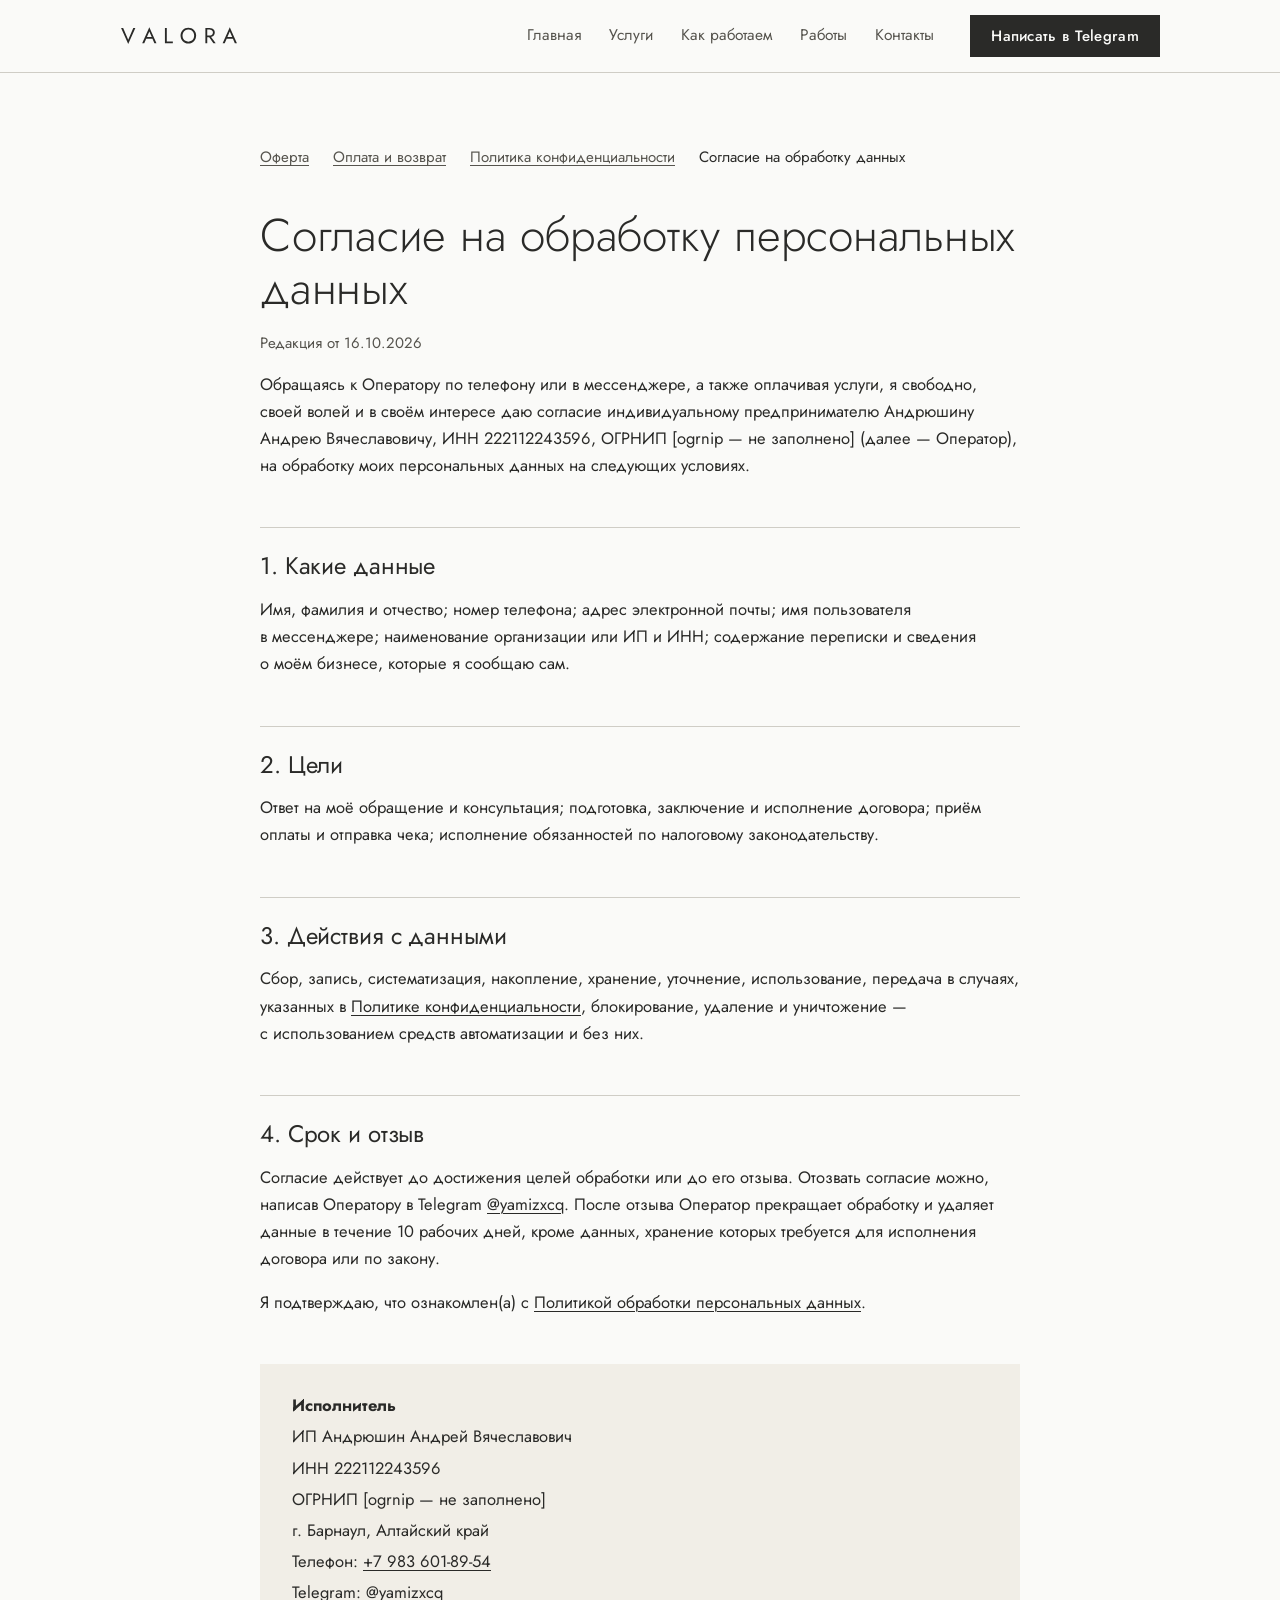
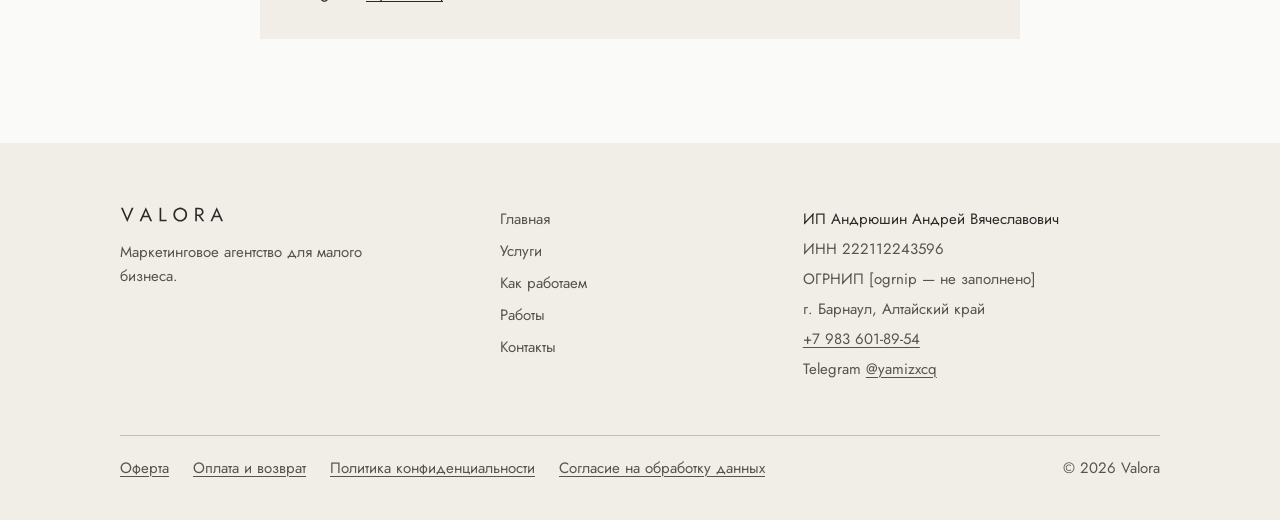
==== consent.html @ 907070ff "feat: Valora marketing agency site (IP, no price list, vertical video production) Co-Authored-By: Cl" ====
<!doctype html>
<html lang="ru">
<head>
<meta charset="utf-8">
<meta name="viewport" content="width=device-width, initial-scale=1">
<title>Согласие на обработку персональных данных — Valora</title>
<meta name="description" content="Текст согласия на обработку персональных данных при обращении в Valora.">
<meta property="og:type" content="website">
<meta property="og:locale" content="ru_RU">
<meta property="og:site_name" content="Valora">
<meta property="og:title" content="Согласие на обработку персональных данных — Valora">
<meta property="og:description" content="Текст согласия на обработку персональных данных при обращении в Valora.">
<meta property="og:url" content="https://valora-studio.github.io/valora-agency/consent.html">
<meta property="og:image" content="https://valora-studio.github.io/valora-agency/img/og.jpg">
<meta property="og:image:width" content="1200">
<meta property="og:image:height" content="630">
<meta name="twitter:card" content="summary_large_image">
<link rel="canonical" href="https://valora-studio.github.io/valora-agency/consent.html">
<link rel="icon" href="img/favicon.svg" type="image/svg+xml">
<link rel="icon" href="img/favicon-32.png" sizes="32x32" type="image/png">
<link rel="apple-touch-icon" href="img/apple-touch-icon.png">
<link rel="preload" href="fonts/Jost-cyr-var.woff2" as="font" type="font/woff2" crossorigin>
<script>document.documentElement.classList.add('js')</script>
<link rel="stylesheet" href="styles.css">
</head>
<body>
<header class="top">
  <div class="wrap">
    <a class="brand" href="index.html"><svg role="img" aria-label="Valora" xmlns="http://www.w3.org/2000/svg" viewBox="0 0 5364.0 784.0"><g transform="translate(42.0 742.0) scale(1 -1)" fill="currentColor"><path transform="translate(0.0 0)" d="M330 158 100 700H5L330 -35L655 700H560Z"/><path transform="translate(960.0 0)" d="M147 210H517L487 290H177ZM330 542 450 260 458 240 560 0H655L330 735L5 0H100L204 246L212 264Z"/><path transform="translate(1920.0 0)" d="M80 700V0H440V80H165V700Z"/><path transform="translate(2670.0 0)" d="M130 350Q130 429 164.5 491.0Q199 553 259.0 589.0Q319 625 395 625Q472 625 531.5 589.0Q591 553 625.5 491.0Q660 429 660 350Q660 271 625.5 209.0Q591 147 531.5 111.0Q472 75 395 75Q319 75 259.0 111.0Q199 147 164.5 209.0Q130 271 130 350ZM40 350Q40 274 66.5 208.0Q93 142 141.0 93.5Q189 45 254.0 17.5Q319 -10 395 -10Q472 -10 536.5 17.5Q601 45 649.0 93.5Q697 142 723.5 208.0Q750 274 750 350Q750 427 723.5 492.5Q697 558 649.0 606.5Q601 655 536.5 682.5Q472 710 395 710Q319 710 254.0 682.5Q189 655 141.0 606.5Q93 558 66.5 492.5Q40 427 40 350Z"/><path transform="translate(3760.0 0)" d="M205 345 445 0H550L300 345ZM80 700V0H165V700ZM127 625H270Q315 625 349.5 609.0Q384 593 403.5 563.0Q423 533 423 490Q423 447 403.5 417.0Q384 387 349.5 371.0Q315 355 270 355H127V280H270Q338 280 391.5 305.5Q445 331 476.5 378.5Q508 426 508 490Q508 555 476.5 602.0Q445 649 391.5 674.5Q338 700 270 700H127Z"/><path transform="translate(4620.0 0)" d="M147 210H517L487 290H177ZM330 542 450 260 458 240 560 0H655L330 735L5 0H100L204 246L212 264Z"/></g></svg>
</a>
    <button class="burger" type="button" aria-expanded="false" aria-controls="nav">Меню</button>
    <nav class="nav" id="nav">
      <a href="index.html">Главная</a>
      <a href="services.html">Услуги</a>
      <a href="how.html">Как работаем</a>
      <a href="works.html">Работы</a>
      <a href="contact.html">Контакты</a>
    </nav>
    <a class="btn" href="https://t.me/yamizxcq" target="_blank" rel="noopener">Написать в Telegram</a>
  </div>
</header>
<main class="doc">
  <div class="wrap">
    <nav class="doc-nav" aria-label="Документы">
      <a href="oferta.html">Оферта</a>
      <a href="payment.html">Оплата и возврат</a>
      <a href="privacy.html">Политика конфиденциальности</a>
      <a href="consent.html" aria-current="page">Согласие на обработку данных</a>
    </nav>
<h1>Согласие на&nbsp;обработку персональных данных</h1>
    <p class="meta">Редакция от&nbsp;16.10.2026</p>

    <p>Обращаясь к&nbsp;Оператору по&nbsp;телефону или в&nbsp;мессенджере, а&nbsp;также оплачивая услуги, я&nbsp;свободно, своей волей и&nbsp;в своём интересе даю согласие индивидуальному предпринимателю Андрюшину Андрею Вячеславовичу, ИНН 222112243596, ОГРНИП [ogrnip&nbsp;— не&nbsp;заполнено] (далее&nbsp;— Оператор), на&nbsp;обработку моих персональных данных на&nbsp;следующих условиях.</p>

    <h2>1. Какие данные</h2>
    <p>Имя, фамилия и&nbsp;отчество; номер телефона; адрес электронной почты; имя пользователя в&nbsp;мессенджере; наименование организации или ИП&nbsp;и ИНН; содержание переписки и&nbsp;сведения о&nbsp;моём бизнесе, которые я&nbsp;сообщаю сам.</p>

    <h2>2. Цели</h2>
    <p>Ответ на&nbsp;моё обращение и&nbsp;консультация; подготовка, заключение и&nbsp;исполнение договора; приём оплаты и&nbsp;отправка чека; исполнение обязанностей по&nbsp;налоговому законодательству.</p>

    <h2>3. Действия с&nbsp;данными</h2>
    <p>Сбор, запись, систематизация, накопление, хранение, уточнение, использование, передача в&nbsp;случаях, указанных в <a href="privacy.html">Политике конфиденциальности</a>, блокирование, удаление и&nbsp;уничтожение&nbsp;— с&nbsp;использованием средств автоматизации и&nbsp;без них.</p>

    <h2>4. Срок и&nbsp;отзыв</h2>
    <p>Согласие действует до&nbsp;достижения целей обработки или до&nbsp;его отзыва. Отозвать согласие можно, написав Оператору в&nbsp;Telegram <a href="https://t.me/yamizxcq" target="_blank" rel="noopener">@yamizxcq</a>. После отзыва Оператор прекращает обработку и&nbsp;удаляет данные в&nbsp;течение 10&nbsp;рабочих дней, кроме данных, хранение которых требуется для исполнения договора или по&nbsp;закону.</p>

    <p>Я&nbsp;подтверждаю, что ознакомлен(а) с <a href="privacy.html">Политикой обработки персональных данных</a>.</p>

    <div class="req">
      <p><b>Исполнитель</b></p>
      <p>ИП&nbsp;Андрюшин Андрей Вячеславович</p>
      <p>ИНН 222112243596</p>
      <p>ОГРНИП [ogrnip&nbsp;— не&nbsp;заполнено]</p>
      <p>г. Барнаул, Алтайский край</p>
      <p>Телефон: <a href="tel:+79836018954">+7&nbsp;983 601-89-54</a></p>
      <p>Telegram: <a href="https://t.me/yamizxcq" target="_blank" rel="noopener">@yamizxcq</a></p>
    </div>
  </div>
</main>
<footer class="foot">
  <div class="wrap">
    <div class="foot__grid">
      <div>
        <a class="brand" href="index.html"><svg role="img" aria-label="Valora" xmlns="http://www.w3.org/2000/svg" viewBox="0 0 5364.0 784.0"><g transform="translate(42.0 742.0) scale(1 -1)" fill="currentColor"><path transform="translate(0.0 0)" d="M330 158 100 700H5L330 -35L655 700H560Z"/><path transform="translate(960.0 0)" d="M147 210H517L487 290H177ZM330 542 450 260 458 240 560 0H655L330 735L5 0H100L204 246L212 264Z"/><path transform="translate(1920.0 0)" d="M80 700V0H440V80H165V700Z"/><path transform="translate(2670.0 0)" d="M130 350Q130 429 164.5 491.0Q199 553 259.0 589.0Q319 625 395 625Q472 625 531.5 589.0Q591 553 625.5 491.0Q660 429 660 350Q660 271 625.5 209.0Q591 147 531.5 111.0Q472 75 395 75Q319 75 259.0 111.0Q199 147 164.5 209.0Q130 271 130 350ZM40 350Q40 274 66.5 208.0Q93 142 141.0 93.5Q189 45 254.0 17.5Q319 -10 395 -10Q472 -10 536.5 17.5Q601 45 649.0 93.5Q697 142 723.5 208.0Q750 274 750 350Q750 427 723.5 492.5Q697 558 649.0 606.5Q601 655 536.5 682.5Q472 710 395 710Q319 710 254.0 682.5Q189 655 141.0 606.5Q93 558 66.5 492.5Q40 427 40 350Z"/><path transform="translate(3760.0 0)" d="M205 345 445 0H550L300 345ZM80 700V0H165V700ZM127 625H270Q315 625 349.5 609.0Q384 593 403.5 563.0Q423 533 423 490Q423 447 403.5 417.0Q384 387 349.5 371.0Q315 355 270 355H127V280H270Q338 280 391.5 305.5Q445 331 476.5 378.5Q508 426 508 490Q508 555 476.5 602.0Q445 649 391.5 674.5Q338 700 270 700H127Z"/><path transform="translate(4620.0 0)" d="M147 210H517L487 290H177ZM330 542 450 260 458 240 560 0H655L330 735L5 0H100L204 246L212 264Z"/></g></svg>
</a>
        <p class="foot__tag">Маркетинговое агентство для малого бизнеса.</p>
      </div>
      <ul>
        <li><a href="index.html">Главная</a></li>
        <li><a href="services.html">Услуги</a></li>
        <li><a href="how.html">Как работаем</a></li>
        <li><a href="works.html">Работы</a></li>
        <li><a href="contact.html">Контакты</a></li>
      </ul>
      <div class="foot__req">
        <p>ИП Андрюшин Андрей Вячеславович</p>
        <p>ИНН 222112243596</p>
        <p>ОГРНИП [ogrnip — не заполнено]</p>
        <p>г. Барнаул, Алтайский край</p>
        <p><a href="tel:+79836018954">+7 983 601-89-54</a></p>
        <p>Telegram <a href="https://t.me/yamizxcq" target="_blank" rel="noopener">@yamizxcq</a></p>
      </div>
    </div>
    <div class="foot__legal">
    <a href="oferta.html">Оферта</a>
    <a href="payment.html">Оплата и возврат</a>
    <a href="privacy.html">Политика конфиденциальности</a>
    <a href="consent.html">Согласие на обработку данных</a>
    <span>© 2026 Valora</span>
    </div>
  </div>
</footer>
<script src="script.js"></script>
</body>
</html>
---- styles.css ----
/* Valora — сайт студии.
   Фирстиль S6 «Тихий минимализм»: чернила по бумаге, Jost, акцентного цвета нет.
   MUTED (#9A9689) текстом не набирается никогда — только линейки. */

@font-face {
  font-family: 'Jost';
  font-style: normal; font-weight: 200 700; font-display: swap;
  src: url(fonts/Jost-cyr-var.woff2) format('woff2');
  unicode-range: U+0301, U+0400-045F, U+0490-0491, U+04B0-04B1, U+2116;
}
@font-face {
  font-family: 'Jost';
  font-style: normal; font-weight: 200 700; font-display: swap;
  src: url(fonts/Jost-latin-var.woff2) format('woff2');
  unicode-range: U+0000-00FF, U+0131, U+0152-0153, U+02BB-02BC, U+02C6,
                 U+02DA, U+02DC, U+0304, U+0308, U+0329, U+2000-206F,
                 U+20AC, U+2122, U+2191, U+2193, U+2212, U+2215, U+FEFF, U+FFFD;
}

:root {
  --ink: #2A2A28;
  --ink-2: #56544E;
  --paper: #FAFAF8;
  --tone: #F1EEE7;
  --rule: #9A9689;
  --rule-soft: color-mix(in srgb, var(--rule) 45%, var(--paper));
  --on-ink-2: color-mix(in srgb, var(--paper) 72%, var(--ink));

  --wrap: 1120px;
  --gutter: 40px;
  --font: 'Jost', 'Segoe UI', system-ui, sans-serif;
}

*, *::before, *::after { box-sizing: border-box; }
html { -webkit-text-size-adjust: 100%; }
body {
  margin: 0;
  background: var(--paper);
  color: var(--ink);
  font: 400 17px/1.6 var(--font);
  font-feature-settings: 'kern', 'liga';
  -webkit-font-smoothing: antialiased;
}
img { max-width: 100%; height: auto; display: block; }
a { color: inherit; text-decoration-thickness: 1px; text-underline-offset: 3px; }
a:hover { text-decoration-color: var(--rule); }
p { margin: 0 0 1em; }
p:last-child { margin-bottom: 0; }
h1, h2, h3 { margin: 0; font-weight: 300; line-height: 1.15; letter-spacing: -0.005em; }
h1 { font-size: clamp(38px, 5.2vw, 64px); font-weight: 250; }
h2 { font-size: clamp(30px, 3.4vw, 42px); }
h3 { font-size: 22px; font-weight: 400; line-height: 1.3; }
:focus-visible { outline: 2px solid var(--ink); outline-offset: 3px; }

.wrap { max-width: var(--wrap); margin: 0 auto; padding: 0 var(--gutter); }
.lead { font-size: 20px; line-height: 1.55; color: var(--ink-2); max-width: 640px; }
.note { font-size: 15px; color: var(--ink-2); }
.label {
  font-size: 12.5px; font-weight: 500; letter-spacing: 0.24em;
  text-transform: uppercase; color: var(--ink-2);
}

/* ---------- кнопки ---------- */
.btn {
  display: inline-block; padding: 15px 28px;
  font: 500 16px/1.2 var(--font); letter-spacing: 0.02em;
  text-decoration: none; text-align: center;
  border: 1px solid var(--ink); background: var(--ink); color: var(--paper);
  cursor: pointer; transition: background .15s, color .15s;
}
.btn:hover { background: var(--paper); color: var(--ink); }
.btn--ghost { background: transparent; color: var(--ink); }
.btn--ghost:hover { background: var(--ink); color: var(--paper); }
.btn--on-ink { background: var(--paper); color: var(--ink); border-color: var(--paper); }
.btn--on-ink:hover { background: transparent; color: var(--paper); }
.btn--on-ink-ghost { background: transparent; color: var(--paper); border-color: color-mix(in srgb, var(--paper) 55%, var(--ink)); }
.btn--on-ink-ghost:hover { background: var(--paper); color: var(--ink); border-color: var(--paper); }
.actions { display: flex; flex-wrap: wrap; gap: 12px; margin-top: 36px; }

/* ---------- шапка ---------- */
.top { border-bottom: 1px solid var(--rule-soft); background: var(--paper); position: sticky; top: 0; z-index: 10; }
.top .wrap { display: flex; align-items: center; gap: 36px; height: 72px; }
.brand { display: block; line-height: 0; flex: none; }
.brand svg { width: 118px; height: auto; }
.nav { display: flex; gap: 28px; margin-left: auto; }
.nav a { font-size: 15.5px; text-decoration: none; color: var(--ink-2); padding: 6px 0; border-bottom: 1px solid transparent; }
.nav a:hover { color: var(--ink); }
.nav a[aria-current="page"] { color: var(--ink); border-bottom-color: var(--ink); }
.top .btn { padding: 11px 20px; font-size: 15px; }
.burger { display: none; margin-left: auto; background: none; border: 0; padding: 10px 0; cursor: pointer; font: 500 15px var(--font); color: var(--ink); }

/* ---------- полосы ---------- */
.band { padding: 104px 0; }
.band--tone { background: var(--tone); }
.band--ink { background: var(--ink); color: var(--paper); }
.band--ink .lead, .band--ink .note { color: var(--on-ink-2); }
.band--ink a:not(.btn) { color: var(--paper); }
.hero + .band:not(.band--tone):not(.band--ink) { padding-top: 0; }
.head { max-width: 760px; margin-bottom: 56px; }
.head .lead { margin-top: 20px; }

/* ---------- первый экран ---------- */
.hero { padding: 88px 0 96px; }
.hero h1 { max-width: 14em; }
.hero .lead { margin-top: 28px; }

/* ---------- строки с подписью слева (как слайд «Условия» в КП) ---------- */
.rows { border-top: 1px solid var(--ink); }
.row { display: grid; grid-template-columns: 280px 1fr; gap: 40px; padding: 30px 0; border-bottom: 1px solid var(--rule-soft); }
.row .label { padding-top: 6px; }
.row h3 + p { margin-top: 8px; }
.row p { color: var(--ink-2); max-width: 640px; }
.row ul { margin: 12px 0 0; padding-left: 1.1em; color: var(--ink-2); max-width: 640px; }
.row li { margin-bottom: 6px; }
.band--tone .rows, .band--tone .row { border-color: color-mix(in srgb, var(--rule) 55%, var(--tone)); }
.band--tone .rows { border-top-color: var(--ink); }

/* ---------- сравнение двух подходов ---------- */
.compare { display: grid; grid-template-columns: 1fr 1fr; border-top: 1px solid var(--ink); }
.compare > div { padding: 36px 48px 8px 0; }
.compare > div + div { padding: 36px 0 8px 48px; border-left: 1px solid var(--rule-soft); }
.compare blockquote { margin: 16px 0 24px; font-size: 24px; font-weight: 300; line-height: 1.35; }
.compare ul { margin: 0; padding-left: 1.1em; color: var(--ink-2); }
.compare li { margin-bottom: 10px; }
.compare__result { margin-top: 40px; max-width: 760px; font-size: 20px; }


/* ---------- четыре этапа под заголовком ---------- */
.stages { display: grid; grid-template-columns: repeat(4, 1fr); border-top: 1px solid var(--ink); margin-top: 72px; }
.stage { padding: 28px 28px 0 0; }
.stage + .stage { padding-left: 28px; border-left: 1px solid var(--rule-soft); }
.stage h3 { font-size: 26px; font-weight: 300; }
.stage p { margin-top: 10px; font-size: 16px; color: var(--ink-2); }
.js .stage { opacity: 0; transform: translateY(14px); transition: opacity .8s var(--ease), transform .8s var(--ease); transition-delay: calc(var(--i) * 110ms + 250ms); }
.js .stages.is-in .stage { opacity: 1; transform: none; }

/* ---------- направления: сетка названий на главной ---------- */
.dirs { display: grid; grid-template-columns: repeat(3, 1fr); border-top: 1px solid var(--ink); }
.dirs > div { padding: 26px 24px 26px 0; border-bottom: 1px solid var(--rule-soft); font-size: 21px; font-weight: 300; line-height: 1.3; }
.dirs > div:not(:nth-child(3n+1)) { padding-left: 24px; border-left: 1px solid var(--rule-soft); }
.js .dirs > div { opacity: 0; transition: opacity .7s var(--ease); transition-delay: calc(var(--i) * 45ms + 150ms); }
.js .dirs.is-in > div { opacity: 1; }

/* ---------- услуги: несколько позиций в одной строке ---------- */
.svc + .svc { margin-top: 26px; }
.svc h3 { font-size: 21px; }

/* ---------- шаги ---------- */
.steps { counter-reset: step; border-top: 1px solid var(--ink); }
.step { display: grid; grid-template-columns: 80px 280px 1fr; gap: 32px; padding: 32px 0; border-bottom: 1px solid var(--rule-soft); }
.step::before { counter-increment: step; content: counter(step); font-size: 40px; font-weight: 200; line-height: 1; }
.step .when { font-size: 15px; color: var(--ink-2); margin-top: 8px; }
.step p { color: var(--ink-2); max-width: 600px; }

/* ---------- вопросы ---------- */
.faq { border-top: 1px solid var(--ink); }
.faq details { border-bottom: 1px solid var(--rule-soft); }
.faq summary { list-style: none; cursor: pointer; padding: 24px 48px 24px 0; font-size: 20px; font-weight: 400; position: relative; }
.faq summary::-webkit-details-marker { display: none; }
.faq summary::after { content: '+'; position: absolute; right: 4px; top: 20px; font-size: 28px; font-weight: 200; }
.faq details[open] summary::after { content: '−'; }
.faq details > div { padding: 0 48px 28px 0; color: var(--ink-2); max-width: 760px; }

/* ---------- работы ---------- */
.work { display: grid; grid-template-columns: 1.4fr 1fr; gap: 56px; align-items: start; padding: 48px 0; border-top: 1px solid var(--ink); }
.work + .work { border-top-color: var(--rule-soft); }
.work__img { border: 1px solid var(--rule-soft); }
.work h3 { font-size: 28px; font-weight: 300; }
.work p { color: var(--ink-2); margin-top: 14px; }
.work .actions { margin-top: 24px; }
.guides { display: grid; grid-template-columns: repeat(3, 1fr); gap: 16px; }
.guides img { border: 1px solid var(--rule-soft); aspect-ratio: 9 / 16; object-fit: cover; width: 100%; }

/* ---------- контакты ---------- */
.contacts { border-top: 1px solid var(--ink); }
.contacts div { display: grid; grid-template-columns: 280px 1fr; gap: 40px; padding: 22px 0; border-bottom: 1px solid var(--rule-soft); align-items: baseline; }
.contacts b { font-weight: 300; font-size: 26px; overflow-wrap: anywhere; }
.contacts b a { text-decoration: none; }
.contacts b a:hover { text-decoration: underline; }

/* ---------- финальный призыв ---------- */
.cta { text-align: left; }
.cta h2 { max-width: 16em; }
.cta .lead { margin-top: 20px; }

/* ---------- юридические страницы ---------- */
.doc { padding: 72px 0 104px; }
.doc .wrap { max-width: 840px; }
.doc h1 { font-size: clamp(32px, 4vw, 46px); font-weight: 300; }
.doc .meta { margin-top: 16px; color: var(--ink-2); font-size: 15px; }
.doc h2 { font-size: 24px; font-weight: 400; margin: 48px 0 16px; padding-top: 24px; border-top: 1px solid var(--rule-soft); }
.doc p, .doc li { color: var(--ink); font-size: 16.5px; line-height: 1.65; }
.doc ul, .doc ol { padding-left: 1.2em; margin: 0 0 1em; }
.doc li { margin-bottom: 6px; }
.doc .req { margin-top: 48px; padding: 28px 32px; background: var(--tone); }
.doc .req p { margin-bottom: 4px; }
.doc-nav { display: flex; flex-wrap: wrap; gap: 8px 24px; margin-bottom: 40px; font-size: 15px; }
.doc-nav a { color: var(--ink-2); }
.doc-nav a[aria-current="page"] { color: var(--ink); text-decoration: none; }

/* ---------- подвал ---------- */
.foot { background: var(--tone); padding: 64px 0 40px; font-size: 15px; }
.foot__grid { display: grid; grid-template-columns: 1.3fr 1fr 1.4fr; gap: 48px; }
.foot .brand svg { width: 104px; }
.foot__tag { margin-top: 18px; color: var(--ink-2); max-width: 280px; }
.foot ul { list-style: none; margin: 0; padding: 0; }
.foot li { margin-bottom: 8px; }
.foot li a { color: var(--ink-2); text-decoration: none; }
.foot li a:hover { color: var(--ink); text-decoration: underline; }
.foot__req p { margin-bottom: 6px; color: var(--ink-2); }
.foot__req p:first-child { color: var(--ink); }
.foot__legal { margin-top: 48px; padding-top: 20px; border-top: 1px solid color-mix(in srgb, var(--rule) 55%, var(--tone)); display: flex; flex-wrap: wrap; gap: 8px 24px; color: var(--ink-2); }
.foot__legal a { color: var(--ink-2); }
.foot__legal span { margin-left: auto; }

/* ---------- адаптив ---------- */
@media (max-width: 1080px) {
  .nav { gap: 20px; }
  .top .btn { display: none; }
}
@media (max-width: 900px) {
  :root { --gutter: 24px; }
  .band { padding: 72px 0; }
  .hero { padding: 56px 0 72px; }
  .row, .contacts div { grid-template-columns: 1fr; gap: 8px; }
  .compare { grid-template-columns: 1fr; }
  .compare > div, .compare > div + div { padding: 28px 0 8px; border-left: 0; }
  .compare > div + div { border-top: 1px solid var(--rule-soft); }
  .dirs { grid-template-columns: 1fr 1fr; }
  .dirs > div, .dirs > div:not(:nth-child(3n+1)) { padding: 22px 16px 22px 0; border-left: 0; }
  .dirs > div:nth-child(even) { padding-left: 16px; border-left: 1px solid var(--rule-soft); }
  .stages { grid-template-columns: 1fr 1fr; margin-top: 48px; }
  .stage, .stage + .stage { padding: 24px 20px 24px 0; border-left: 0; }
  .stage:nth-child(even) { padding-left: 20px; border-left: 1px solid var(--rule-soft); }
  .stage:nth-child(n+3) { border-top: 1px solid var(--rule-soft); }
  .step { grid-template-columns: 56px 1fr; gap: 8px 20px; }
  .step > :last-child { grid-column: 2; }
  .work { grid-template-columns: 1fr; gap: 28px; }
  .foot__grid { grid-template-columns: 1fr 1fr; }
  .foot__grid > :first-child { grid-column: 1 / -1; }

  .burger { display: block; }
  .nav { display: none; position: absolute; left: 0; right: 0; top: 72px; background: var(--paper);
         flex-direction: column; gap: 0; padding: 8px var(--gutter) 20px; border-bottom: 1px solid var(--rule-soft); }
  .nav a { padding: 12px 0; font-size: 18px; border-bottom: 1px solid var(--rule-soft); }
  .nav a[aria-current="page"] { border-bottom-color: var(--rule-soft); font-weight: 500; }
  .top.is-open .nav { display: flex; }
}
@media (max-width: 560px) {
  :root { --gutter: 16px; }
  body { font-size: 16.5px; }
  .lead { font-size: 18px; }
  .guides { grid-template-columns: 1fr 1fr; }
  .guides img:last-child { display: none; }
  .actions .btn { width: 100%; }
  .foot__grid { grid-template-columns: 1fr; }
  .foot__legal span { margin-left: 0; width: 100%; }
  .doc .req { padding: 20px; }
  .faq summary { font-size: 18px; }
  .dirs > div { font-size: 18px; }
  .stages { grid-template-columns: 1fr; }
  .stage, .stage:nth-child(even) { padding: 22px 0; border-left: 0; }
  .stage + .stage { border-top: 1px solid var(--rule-soft); }
}

.after { margin-top: 24px; }

/* =====================================================================
   Движение. Всё, что спрятано до анимации, прячется только под .js —
   без скрипта страница видна целиком. prefers-reduced-motion гасит всё.
   ===================================================================== */
:root { --ease: cubic-bezier(.2, .7, .15, 1); }

/* заголовок первого экрана: слова поднимаются из-под маски */
.js .split .w { display: inline-block; overflow: hidden; vertical-align: top; padding-bottom: .08em; margin-bottom: -.08em; }
.js .split .w > span { display: inline-block; transform: translateY(105%); transition: transform 1.1s var(--ease); transition-delay: calc(var(--i) * 45ms + 80ms); }
.js .split.is-in .w > span { transform: none; }
.js .hero .lead, .js .hero .actions, .js .doc .meta {
  opacity: 0; transform: translateY(10px);
  transition: opacity .9s var(--ease), transform .9s var(--ease); transition-delay: .55s;
}
.js .hero .actions { transition-delay: .7s; }
.js .is-loaded .hero .lead, .js .is-loaded .hero .actions, .js .is-loaded .doc .meta { opacity: 1; transform: none; }

/* фирменная линейка прочерчивается слева направо */
.js .draw { border-top-color: transparent !important; background-image: linear-gradient(var(--ink), var(--ink));
  background-repeat: no-repeat; background-position: 0 0; background-size: 0 1px; transition: background-size 1.3s var(--ease); }
.js .draw.is-in { background-size: 100% 1px; }


/* шаги: линия пути вдоль номеров */
.steps { position: relative; }
.steps__track { position: absolute; left: 11px; top: 44px; bottom: 44px; width: 1px; background: var(--rule-soft); }
.steps__fill { position: absolute; inset: 0; background: var(--ink); transform-origin: 50% 0; transform: scaleY(var(--p, 1)); }
.step { position: relative; }
.step::before { position: relative; z-index: 1; background: var(--paper); width: 24px; text-align: center; padding: 4px 0; }
.js .step::before { color: var(--ink-2); transition: color .4s, font-weight .4s; }
.js .step.is-on::before { color: var(--ink); font-weight: 300; }

@media (prefers-reduced-motion: reduce) {
  .js .split .w > span, .js .hero .lead, .js .hero .actions, .js .doc .meta, .js .stage, .js .dirs > div { transition: none; transform: none; opacity: 1; }
  .js .draw { transition: none; background-size: 100% 1px; }
}

.nb { white-space: nowrap; }
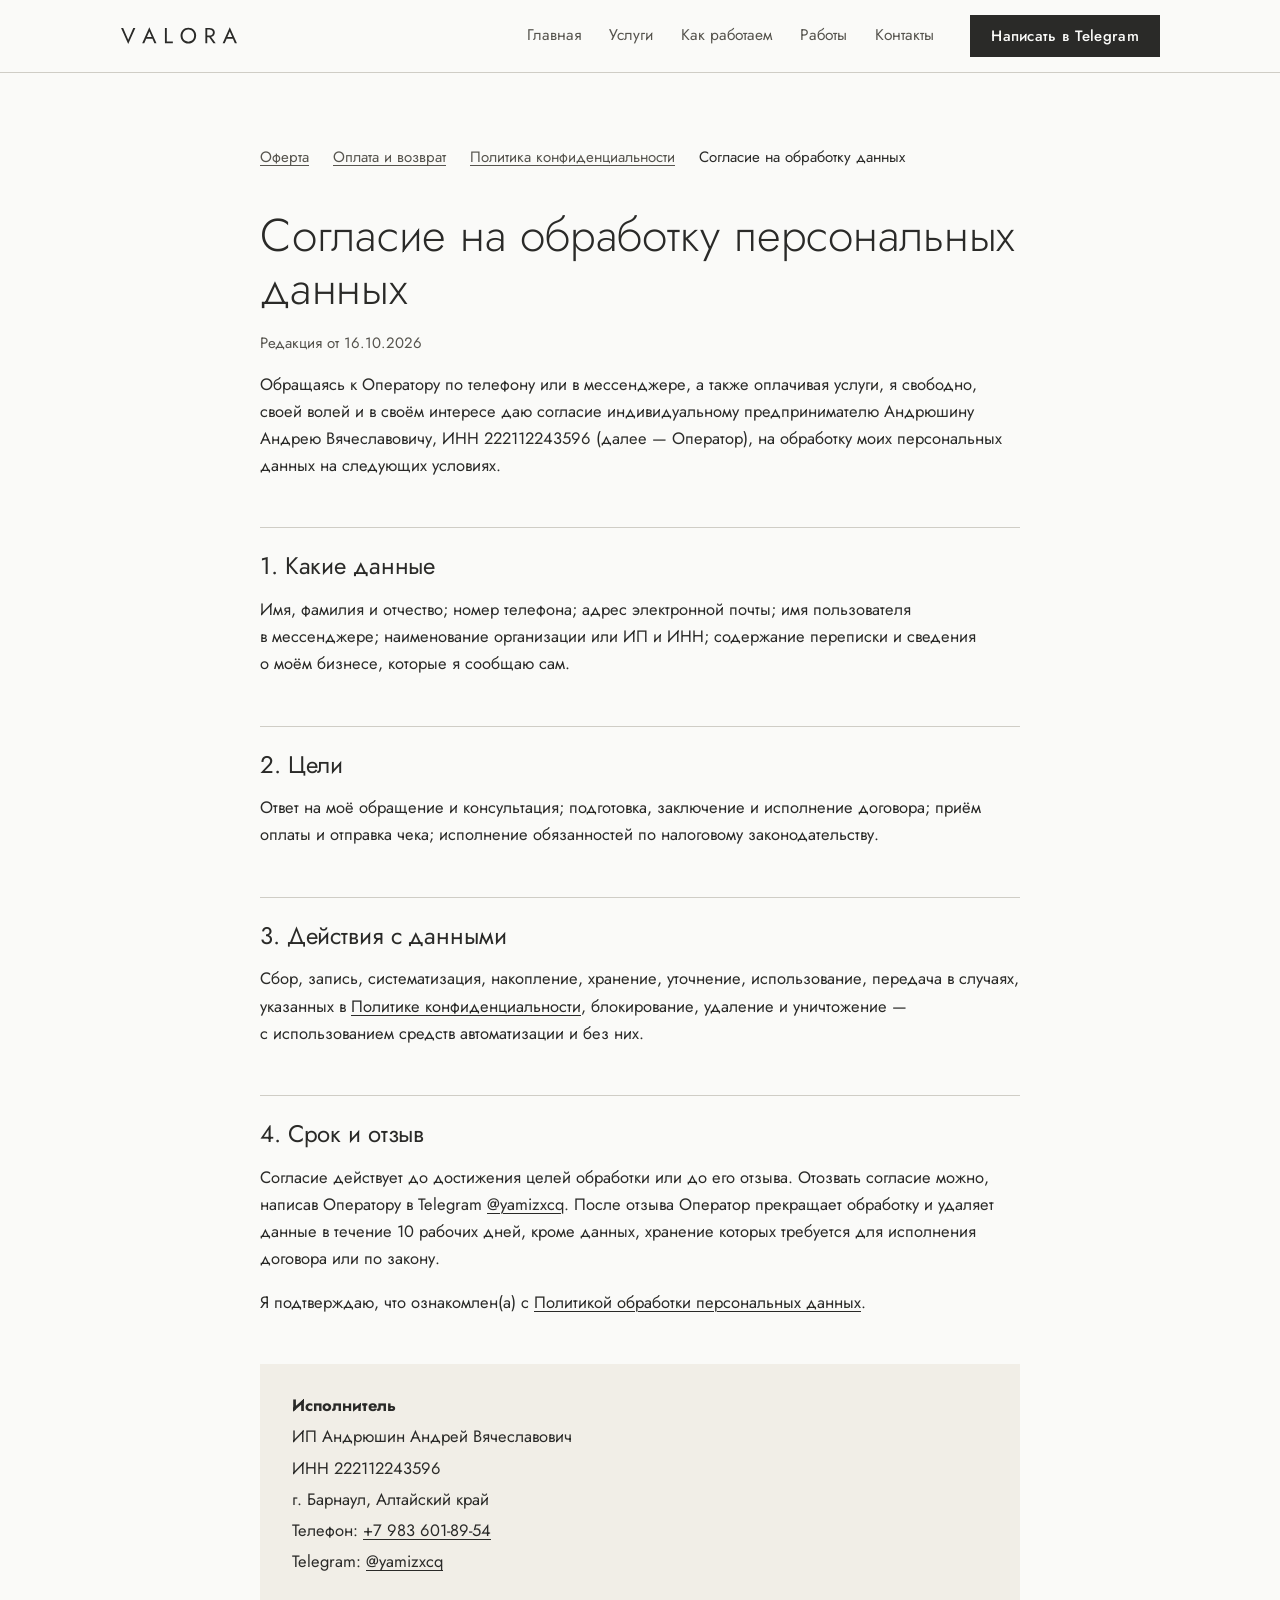
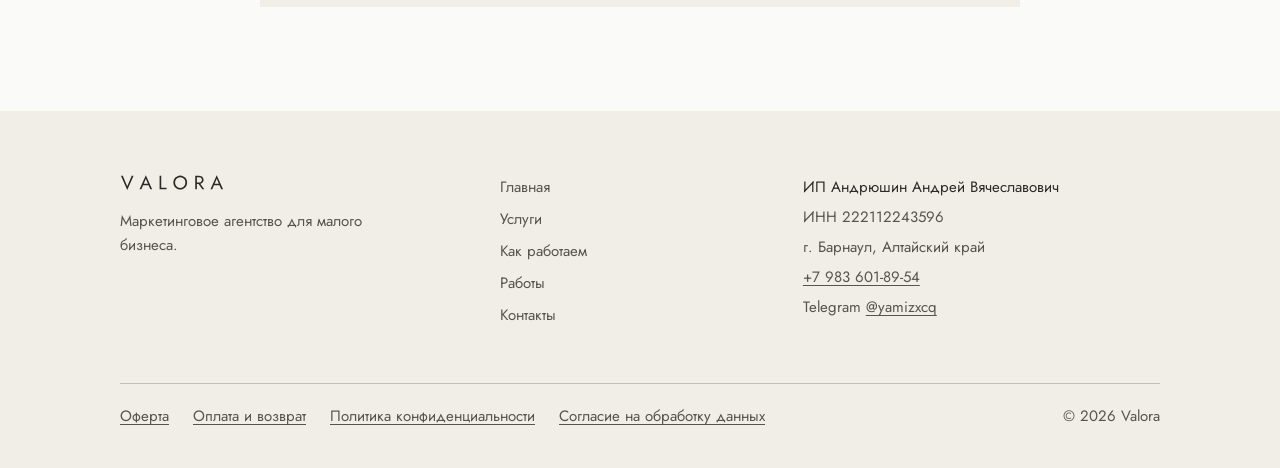
==== commit 00aa13e5: "fix: omit OGRNIP lines until the number is provided Co-Authored-By: Claude Sonnet 5.5 <noreply@anthr" ====
--- a/consent.html
+++ b/consent.html
@@ -50,7 +50,7 @@
 <h1>Согласие на&nbsp;обработку персональных данных</h1>
     <p class="meta">Редакция от&nbsp;16.10.2026</p>
 
-    <p>Обращаясь к&nbsp;Оператору по&nbsp;телефону или в&nbsp;мессенджере, а&nbsp;также оплачивая услуги, я&nbsp;свободно, своей волей и&nbsp;в своём интересе даю согласие индивидуальному предпринимателю Андрюшину Андрею Вячеславовичу, ИНН 222112243596, ОГРНИП [ogrnip&nbsp;— не&nbsp;заполнено] (далее&nbsp;— Оператор), на&nbsp;обработку моих персональных данных на&nbsp;следующих условиях.</p>
+    <p>Обращаясь к&nbsp;Оператору по&nbsp;телефону или в&nbsp;мессенджере, а&nbsp;также оплачивая услуги, я&nbsp;свободно, своей волей и&nbsp;в своём интересе даю согласие индивидуальному предпринимателю Андрюшину Андрею Вячеславовичу, ИНН 222112243596 (далее&nbsp;— Оператор), на&nbsp;обработку моих персональных данных на&nbsp;следующих условиях.</p>
 
     <h2>1. Какие данные</h2>
     <p>Имя, фамилия и&nbsp;отчество; номер телефона; адрес электронной почты; имя пользователя в&nbsp;мессенджере; наименование организации или ИП&nbsp;и ИНН; содержание переписки и&nbsp;сведения о&nbsp;моём бизнесе, которые я&nbsp;сообщаю сам.</p>
@@ -70,7 +70,7 @@
       <p><b>Исполнитель</b></p>
       <p>ИП&nbsp;Андрюшин Андрей Вячеславович</p>
       <p>ИНН 222112243596</p>
-      <p>ОГРНИП [ogrnip&nbsp;— не&nbsp;заполнено]</p>
+      
       <p>г. Барнаул, Алтайский край</p>
       <p>Телефон: <a href="tel:+79836018954">+7&nbsp;983 601-89-54</a></p>
       <p>Telegram: <a href="https://t.me/yamizxcq" target="_blank" rel="noopener">@yamizxcq</a></p>
@@ -95,7 +95,7 @@
       <div class="foot__req">
         <p>ИП Андрюшин Андрей Вячеславович</p>
         <p>ИНН 222112243596</p>
-        <p>ОГРНИП [ogrnip — не заполнено]</p>
+        
         <p>г. Барнаул, Алтайский край</p>
         <p><a href="tel:+79836018954">+7 983 601-89-54</a></p>
         <p>Telegram <a href="https://t.me/yamizxcq" target="_blank" rel="noopener">@yamizxcq</a></p>
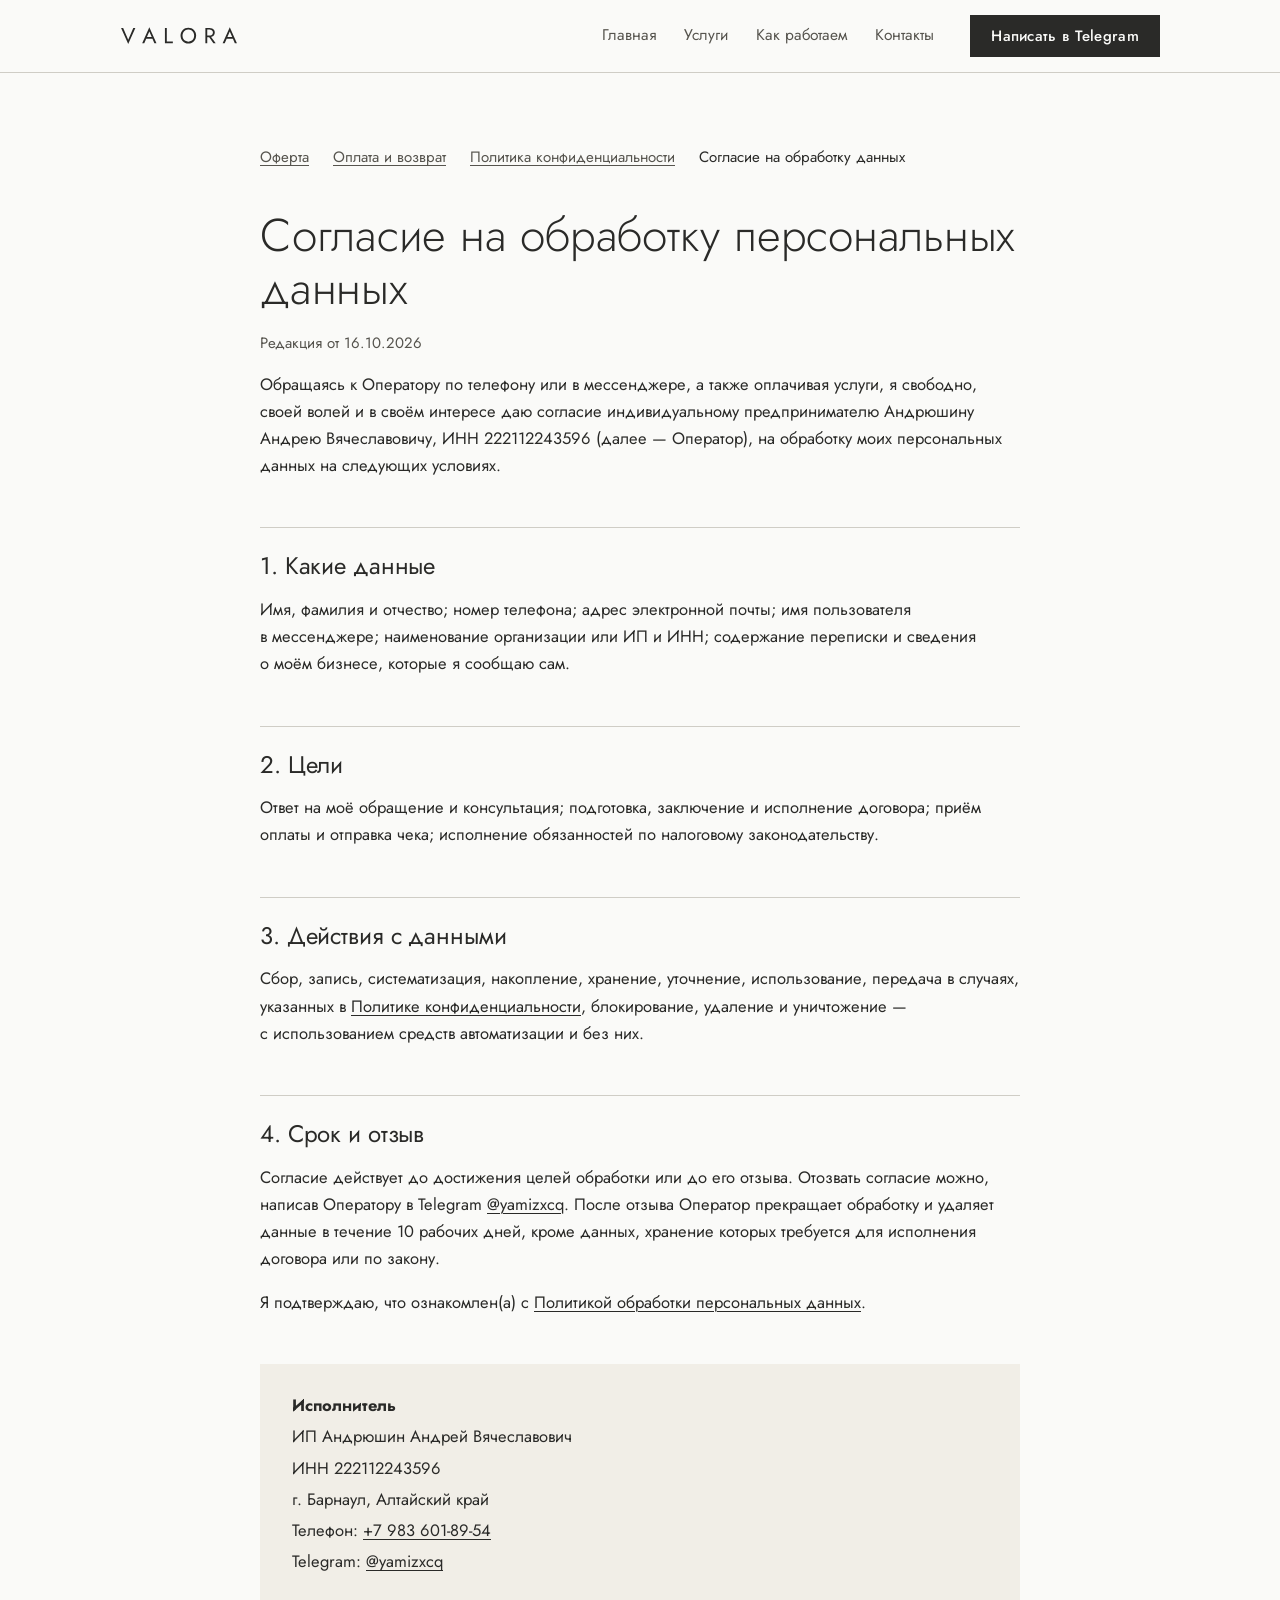
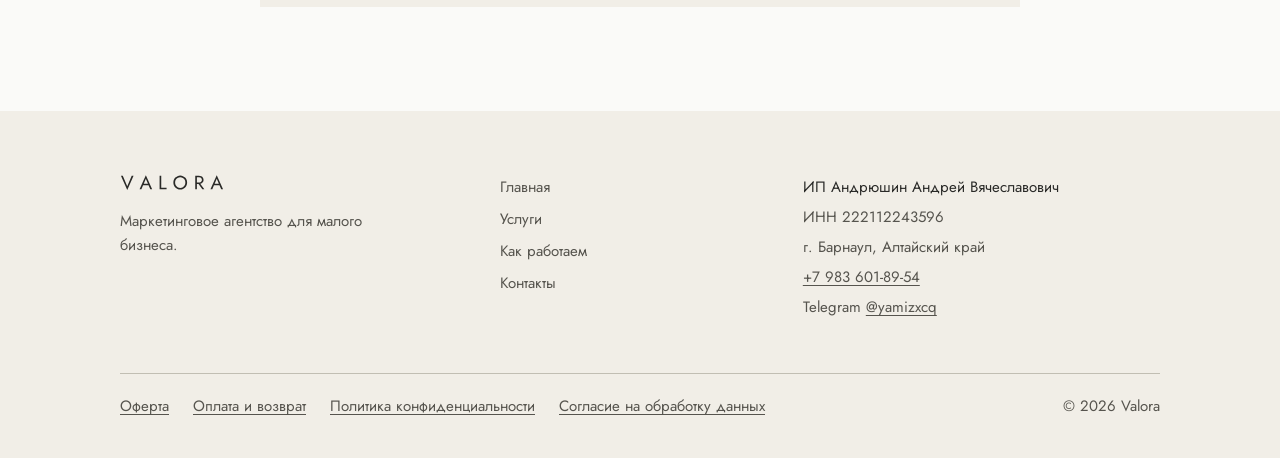
==== commit 8ec079c8: "refactor: remove the works page Co-Authored-By: Claude Sonnet 5.5 <noreply@anthropic.com>" ====
--- a/consent.html
+++ b/consent.html
@@ -33,7 +33,6 @@
       <a href="index.html">Главная</a>
       <a href="services.html">Услуги</a>
       <a href="how.html">Как работаем</a>
-      <a href="works.html">Работы</a>
       <a href="contact.html">Контакты</a>
     </nav>
     <a class="btn" href="https://t.me/yamizxcq" target="_blank" rel="noopener">Написать в Telegram</a>
@@ -89,7 +88,6 @@
         <li><a href="index.html">Главная</a></li>
         <li><a href="services.html">Услуги</a></li>
         <li><a href="how.html">Как работаем</a></li>
-        <li><a href="works.html">Работы</a></li>
         <li><a href="contact.html">Контакты</a></li>
       </ul>
       <div class="foot__req">
--- a/styles.css
+++ b/styles.css
@@ -160,16 +160,6 @@
 .faq summary::after { content: '+'; position: absolute; right: 4px; top: 20px; font-size: 28px; font-weight: 200; }
 .faq details[open] summary::after { content: '−'; }
 .faq details > div { padding: 0 48px 28px 0; color: var(--ink-2); max-width: 760px; }
-
-/* ---------- работы ---------- */
-.work { display: grid; grid-template-columns: 1.4fr 1fr; gap: 56px; align-items: start; padding: 48px 0; border-top: 1px solid var(--ink); }
-.work + .work { border-top-color: var(--rule-soft); }
-.work__img { border: 1px solid var(--rule-soft); }
-.work h3 { font-size: 28px; font-weight: 300; }
-.work p { color: var(--ink-2); margin-top: 14px; }
-.work .actions { margin-top: 24px; }
-.guides { display: grid; grid-template-columns: repeat(3, 1fr); gap: 16px; }
-.guides img { border: 1px solid var(--rule-soft); aspect-ratio: 9 / 16; object-fit: cover; width: 100%; }
 
 /* ---------- контакты ---------- */
 .contacts { border-top: 1px solid var(--ink); }
@@ -235,7 +225,6 @@
   .stage:nth-child(n+3) { border-top: 1px solid var(--rule-soft); }
   .step { grid-template-columns: 56px 1fr; gap: 8px 20px; }
   .step > :last-child { grid-column: 2; }
-  .work { grid-template-columns: 1fr; gap: 28px; }
   .foot__grid { grid-template-columns: 1fr 1fr; }
   .foot__grid > :first-child { grid-column: 1 / -1; }
 
@@ -250,8 +239,6 @@
   :root { --gutter: 16px; }
   body { font-size: 16.5px; }
   .lead { font-size: 18px; }
-  .guides { grid-template-columns: 1fr 1fr; }
-  .guides img:last-child { display: none; }
   .actions .btn { width: 100%; }
   .foot__grid { grid-template-columns: 1fr; }
   .foot__legal span { margin-left: 0; width: 100%; }
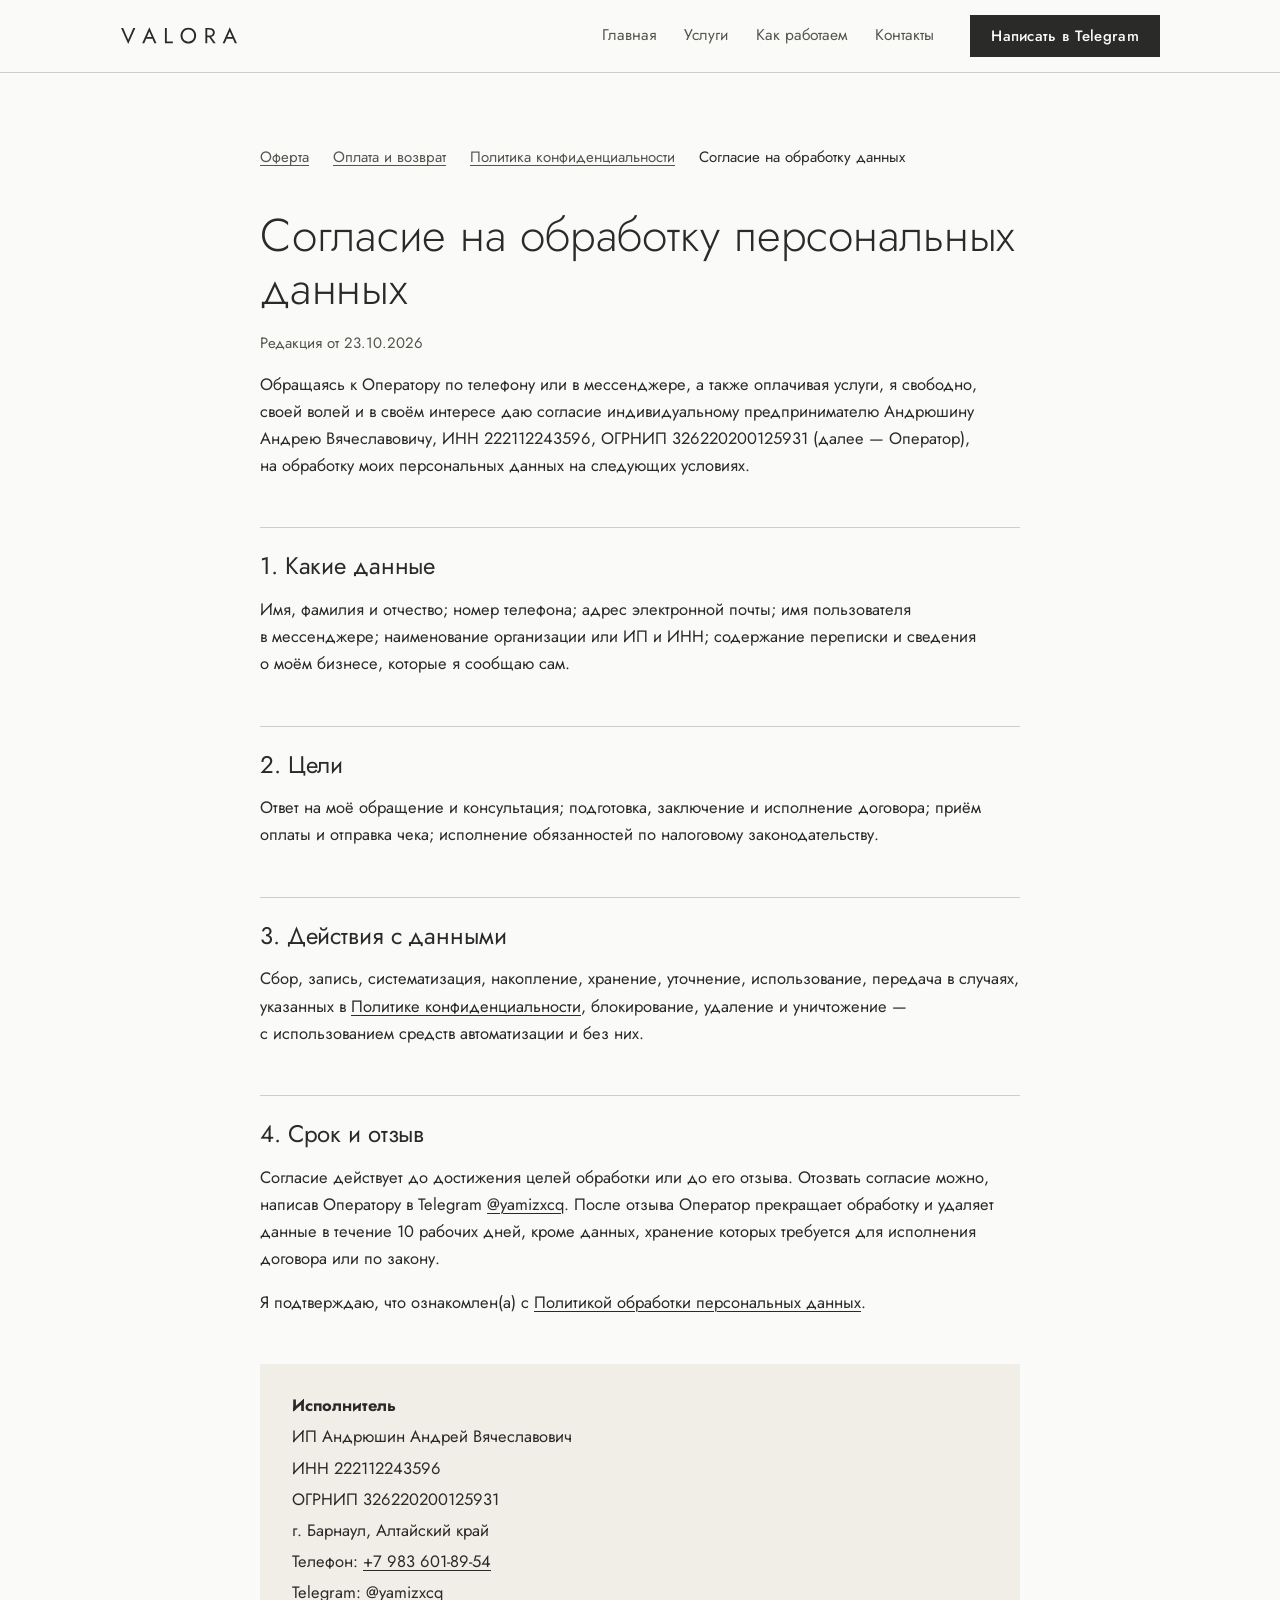
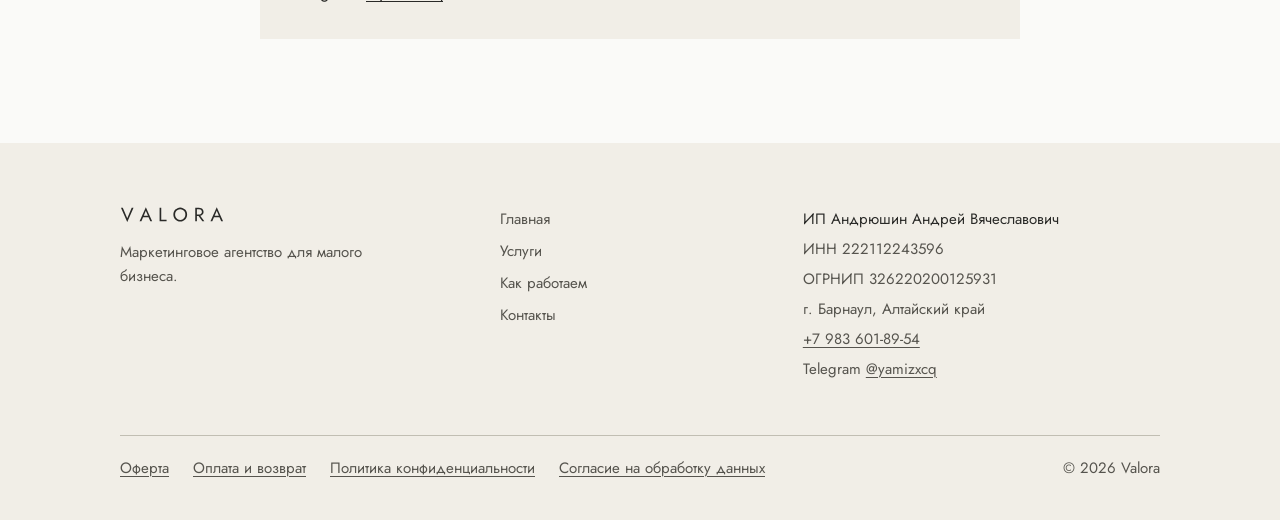
==== commit a087b78d: "feat: sole proprietor requisites with OGRNIP Co-Authored-By: Claude Opus 5.5 <noreply@anthropic.com>" ====
--- a/consent.html
+++ b/consent.html
@@ -47,9 +47,9 @@
       <a href="consent.html" aria-current="page">Согласие на обработку данных</a>
     </nav>
 <h1>Согласие на&nbsp;обработку персональных данных</h1>
-    <p class="meta">Редакция от&nbsp;16.10.2026</p>
+    <p class="meta">Редакция от&nbsp;23.10.2026</p>
 
-    <p>Обращаясь к&nbsp;Оператору по&nbsp;телефону или в&nbsp;мессенджере, а&nbsp;также оплачивая услуги, я&nbsp;свободно, своей волей и&nbsp;в своём интересе даю согласие индивидуальному предпринимателю Андрюшину Андрею Вячеславовичу, ИНН 222112243596 (далее&nbsp;— Оператор), на&nbsp;обработку моих персональных данных на&nbsp;следующих условиях.</p>
+    <p>Обращаясь к&nbsp;Оператору по&nbsp;телефону или в&nbsp;мессенджере, а&nbsp;также оплачивая услуги, я&nbsp;свободно, своей волей и&nbsp;в своём интересе даю согласие индивидуальному предпринимателю Андрюшину Андрею Вячеславовичу, ИНН 222112243596, ОГРНИП 326220200125931 (далее&nbsp;— Оператор), на&nbsp;обработку моих персональных данных на&nbsp;следующих условиях.</p>
 
     <h2>1. Какие данные</h2>
     <p>Имя, фамилия и&nbsp;отчество; номер телефона; адрес электронной почты; имя пользователя в&nbsp;мессенджере; наименование организации или ИП&nbsp;и ИНН; содержание переписки и&nbsp;сведения о&nbsp;моём бизнесе, которые я&nbsp;сообщаю сам.</p>
@@ -69,7 +69,7 @@
       <p><b>Исполнитель</b></p>
       <p>ИП&nbsp;Андрюшин Андрей Вячеславович</p>
       <p>ИНН 222112243596</p>
-      
+      <p>ОГРНИП 326220200125931</p>
       <p>г. Барнаул, Алтайский край</p>
       <p>Телефон: <a href="tel:+79836018954">+7&nbsp;983 601-89-54</a></p>
       <p>Telegram: <a href="https://t.me/yamizxcq" target="_blank" rel="noopener">@yamizxcq</a></p>
@@ -93,7 +93,7 @@
       <div class="foot__req">
         <p>ИП Андрюшин Андрей Вячеславович</p>
         <p>ИНН 222112243596</p>
-        
+        <p>ОГРНИП 326220200125931</p>
         <p>г. Барнаул, Алтайский край</p>
         <p><a href="tel:+79836018954">+7 983 601-89-54</a></p>
         <p>Telegram <a href="https://t.me/yamizxcq" target="_blank" rel="noopener">@yamizxcq</a></p>
